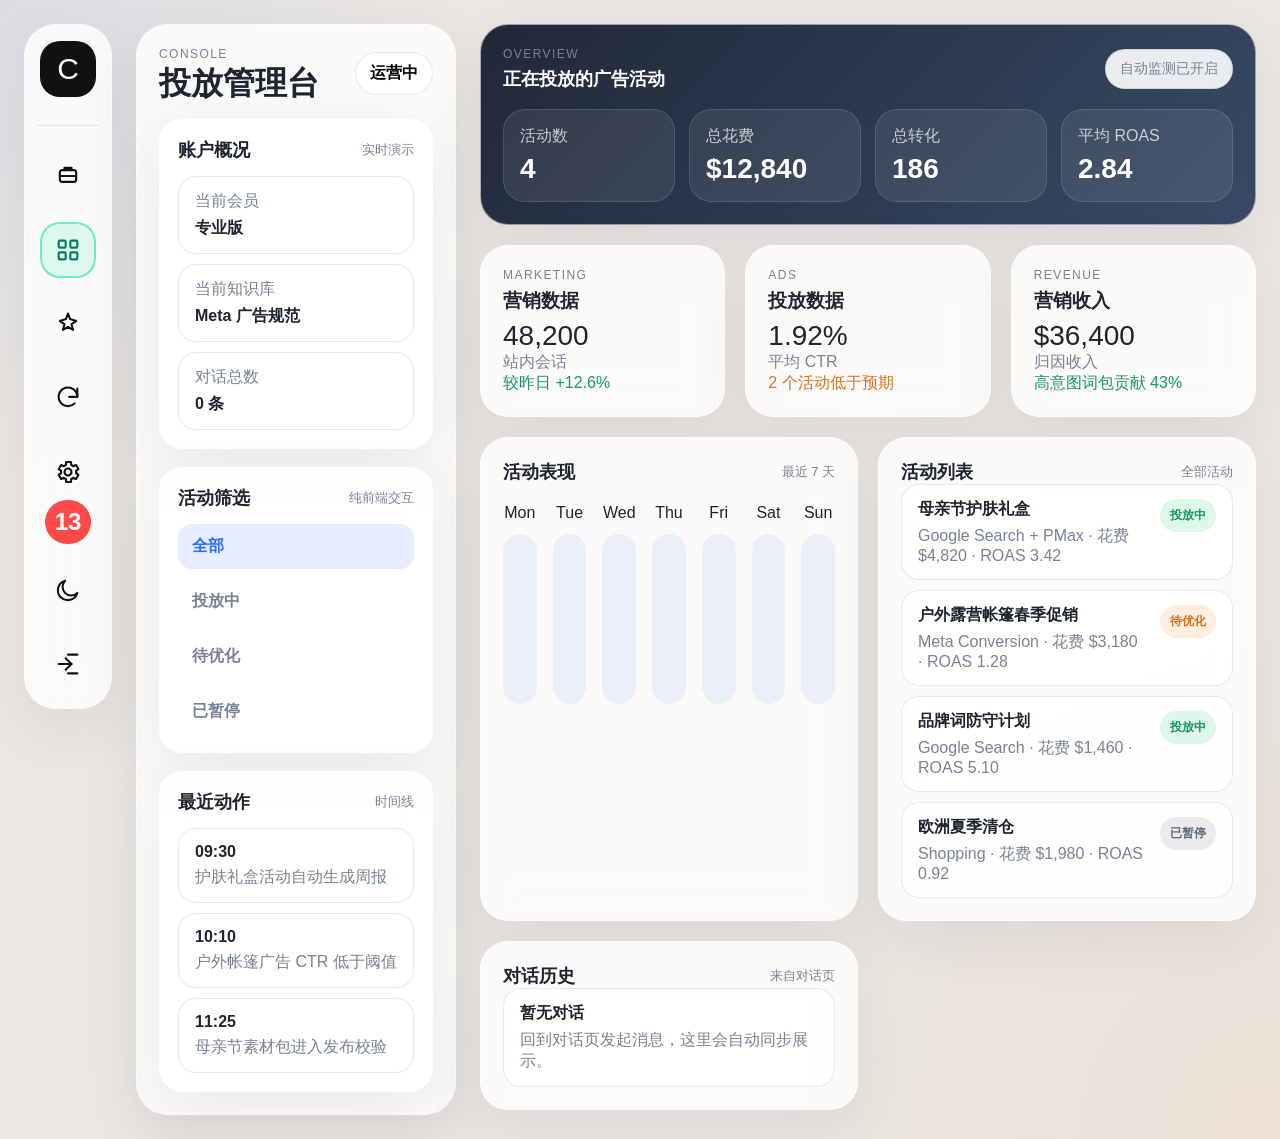
==== frontend-demo/admin.html @ a61fb295 "通过改进部署和文档来增强OpenClaw谷歌广告配置 - 更新部署指南，补充更多细节 -优化一键部署脚本，提升用户体验 - 改进任务管理的Discord集成功能 - 添加新的工作区模板，以优化谷歌广告" ====
<!DOCTYPE html>
<html lang="zh-CN">
  <head>
    <meta charset="UTF-8" />
    <meta name="viewport" content="width=device-width, initial-scale=1.0" />
    <title>广告投放助手管理台</title>
    <link rel="stylesheet" href="./style.css" />
  </head>
  <body>
    <div class="app-shell admin-shell">
      <aside class="primary-rail" aria-label="全局导航">
        <div class="rail-top">
          <div class="rail-avatar">C</div>
          <div class="rail-divider"></div>
          <a class="rail-link" href="./index.html" title="对话工作台" aria-label="对话工作台">
            <span class="rail-icon">
              <svg viewBox="0 0 24 24" aria-hidden="true">
                <rect x="5" y="7" width="14" height="10" rx="2"></rect>
                <path d="M9 7V5h6v2"></path>
                <path d="M5 12h14"></path>
              </svg>
            </span>
          </a>
          <a class="rail-link active" href="./admin.html" title="管理后台" aria-label="管理后台">
            <span class="rail-icon">
              <svg viewBox="0 0 24 24" aria-hidden="true">
                <rect x="4" y="4" width="6" height="6" rx="1"></rect>
                <rect x="14" y="4" width="6" height="6" rx="1"></rect>
                <rect x="4" y="14" width="6" height="6" rx="1"></rect>
                <rect x="14" y="14" width="6" height="6" rx="1"></rect>
              </svg>
            </span>
          </a>
          <button class="rail-link" type="button" title="创意生成" aria-label="创意生成">
            <span class="rail-icon">
              <svg viewBox="0 0 24 24" aria-hidden="true">
                <path d="M12 3l1.8 4.8L19 9.5l-4 2.7 1.3 4.8L12 14.5 7.7 17l1.3-4.8-4-2.7 5.2-1.7L12 3z"></path>
              </svg>
            </span>
          </button>
          <button class="rail-link" type="button" title="刷新" aria-label="刷新">
            <span class="rail-icon">
              <svg viewBox="0 0 24 24" aria-hidden="true">
                <path d="M20 11a8 8 0 10-2.3 5.6"></path>
                <path d="M20 4v7h-7"></path>
              </svg>
            </span>
          </button>
          <button class="rail-link" type="button" title="设置" aria-label="设置">
            <span class="rail-icon">
              <svg viewBox="0 0 24 24" aria-hidden="true">
                <circle cx="12" cy="12" r="3"></circle>
                <path d="M19 12a7 7 0 00-.1-1l2-1.5-2-3.5-2.4 1a7 7 0 00-1.7-1l-.3-2.6h-4l-.3 2.6a7 7 0 00-1.7 1l-2.4-1-2 3.5 2 1.5a7 7 0 000 2l-2 1.5 2 3.5 2.4-1a7 7 0 001.7 1l.3 2.6h4l.3-2.6a7 7 0 001.7-1l2.4 1 2-3.5-2-1.5c.1-.3.1-.7.1-1z"></path>
              </svg>
            </span>
          </button>
        </div>

        <div class="rail-bottom">
          <div class="rail-badge">13</div>
          <button class="rail-link" type="button" title="夜间模式" aria-label="夜间模式">
            <span class="rail-icon">
              <svg viewBox="0 0 24 24" aria-hidden="true">
                <path d="M20 14.5A8.5 8.5 0 119.5 4 6.5 6.5 0 0020 14.5z"></path>
              </svg>
            </span>
          </button>
          <button class="rail-link" type="button" title="退出" aria-label="退出">
            <span class="rail-icon">
              <svg viewBox="0 0 24 24" aria-hidden="true">
                <path d="M10 17l5-5-5-5"></path>
                <path d="M15 12H4"></path>
                <path d="M20 20H12"></path>
                <path d="M20 4H12"></path>
              </svg>
            </span>
          </button>
        </div>
      </aside>

      <aside class="sidebar admin-sidebar">
        <div class="brand-card">
          <div>
            <p class="eyebrow">Console</p>
            <h1>投放管理台</h1>
          </div>
          <button class="model-chip" type="button">运营中</button>
        </div>

        <section class="admin-filter-card">
          <div class="panel-header">
            <h2>账户概况</h2>
            <span>实时演示</span>
          </div>
          <div class="mini-stat-list">
            <div class="mini-stat">
              <span>当前会员</span>
              <strong id="admin-plan">专业版</strong>
            </div>
            <div class="mini-stat">
              <span>当前知识库</span>
              <strong id="admin-knowledge">Meta 广告规范</strong>
            </div>
            <div class="mini-stat">
              <span>对话总数</span>
              <strong id="admin-chat-count">1 条</strong>
            </div>
          </div>
        </section>

        <section class="admin-filter-card">
          <div class="panel-header">
            <h2>活动筛选</h2>
            <span>纯前端交互</span>
          </div>
          <div class="campaign-tabs">
            <button class="campaign-tab active" data-filter="all" type="button">全部</button>
            <button class="campaign-tab" data-filter="running" type="button">投放中</button>
            <button class="campaign-tab" data-filter="warning" type="button">待优化</button>
            <button class="campaign-tab" data-filter="paused" type="button">已暂停</button>
          </div>
        </section>

        <section class="admin-filter-card">
          <div class="panel-header">
            <h2>最近动作</h2>
            <span>时间线</span>
          </div>
          <div class="timeline-list">
            <div class="timeline-item">
              <strong>09:30</strong>
              <span>护肤礼盒活动自动生成周报</span>
            </div>
            <div class="timeline-item">
              <strong>10:10</strong>
              <span>户外帐篷广告 CTR 低于阈值</span>
            </div>
            <div class="timeline-item">
              <strong>11:25</strong>
              <span>母亲节素材包进入发布校验</span>
            </div>
          </div>
        </section>
      </aside>

      <main class="admin-stage">
        <section class="dashboard-grid">
          <div class="dashboard-card banner-card">
            <div class="banner-top">
              <div>
                <p class="eyebrow">Overview</p>
                <h2>正在投放的广告活动</h2>
              </div>
              <div class="status-pill">
                <span class="status-dot"></span>
                自动监测已开启
              </div>
            </div>
            <div class="highlight-row">
              <div class="highlight-item">
                <span>活动数</span>
                <strong id="campaign-total">4</strong>
              </div>
              <div class="highlight-item">
                <span>总花费</span>
                <strong>$12,840</strong>
              </div>
              <div class="highlight-item">
                <span>总转化</span>
                <strong>186</strong>
              </div>
              <div class="highlight-item">
                <span>平均 ROAS</span>
                <strong>2.84</strong>
              </div>
            </div>
          </div>

          <div class="dashboard-card metric-card">
            <p class="eyebrow">Marketing</p>
            <h3>营销数据</h3>
            <div class="metric-main">48,200</div>
            <span class="metric-label">站内会话</span>
            <div class="metric-trend positive">较昨日 +12.6%</div>
          </div>

          <div class="dashboard-card metric-card">
            <p class="eyebrow">Ads</p>
            <h3>投放数据</h3>
            <div class="metric-main">1.92%</div>
            <span class="metric-label">平均 CTR</span>
            <div class="metric-trend negative">2 个活动低于预期</div>
          </div>

          <div class="dashboard-card metric-card">
            <p class="eyebrow">Revenue</p>
            <h3>营销收入</h3>
            <div class="metric-main">$36,400</div>
            <span class="metric-label">归因收入</span>
            <div class="metric-trend positive">高意图词包贡献 43%</div>
          </div>

          <div class="dashboard-card chart-card">
            <div class="panel-header">
              <h2>活动表现</h2>
              <span>最近 7 天</span>
            </div>
            <div class="bar-chart" aria-label="活动表现图">
              <div class="bar-group"><span>Mon</span><div class="bar-track"><i style="height: 48%"></i></div></div>
              <div class="bar-group"><span>Tue</span><div class="bar-track"><i style="height: 72%"></i></div></div>
              <div class="bar-group"><span>Wed</span><div class="bar-track"><i style="height: 65%"></i></div></div>
              <div class="bar-group"><span>Thu</span><div class="bar-track"><i style="height: 85%"></i></div></div>
              <div class="bar-group"><span>Fri</span><div class="bar-track"><i style="height: 90%"></i></div></div>
              <div class="bar-group"><span>Sat</span><div class="bar-track"><i style="height: 58%"></i></div></div>
              <div class="bar-group"><span>Sun</span><div class="bar-track"><i style="height: 76%"></i></div></div>
            </div>
          </div>

          <div class="dashboard-card table-card">
            <div class="panel-header">
              <h2>活动列表</h2>
              <span id="campaign-filter-label">全部活动</span>
            </div>
            <div class="campaign-list" id="campaign-list"></div>
          </div>

          <div class="dashboard-card history-card">
            <div class="panel-header">
              <h2>对话历史</h2>
              <span id="history-meta">来自对话页</span>
            </div>
            <div class="history-list" id="history-list"></div>
          </div>
        </section>
      </main>
    </div>

    <script src="./admin.js"></script>
  </body>
</html>
---- frontend-demo/style.css ----
:root {
  --bg: #ebe7e2;
  --panel: rgba(255, 255, 255, 0.8);
  --panel-strong: #ffffff;
  --line: rgba(31, 42, 68, 0.1);
  --text: #1e2430;
  --muted: #788295;
  --accent: #2e6bff;
  --accent-soft: rgba(46, 107, 255, 0.12);
  --accent-warm: #ff8e42;
  --shadow: 0 20px 60px rgba(45, 50, 74, 0.08);
  --radius-xl: 32px;
  --radius-lg: 24px;
  --radius-md: 16px;
  --radius-sm: 12px;
}

* {
  box-sizing: border-box;
}

body {
  margin: 0;
  min-height: 100vh;
  overflow-x: hidden;
  font-family: "SF Pro Display", "PingFang SC", "Segoe UI", sans-serif;
  color: var(--text);
  background:
    radial-gradient(circle at top left, rgba(46, 107, 255, 0.08), transparent 28%),
    radial-gradient(circle at bottom right, rgba(255, 142, 66, 0.08), transparent 30%),
    var(--bg);
}

button,
input,
textarea {
  font: inherit;
}

button {
  cursor: pointer;
  border: 0;
  background: none;
}

a {
  color: inherit;
  text-decoration: none;
}

.app-shell {
  display: grid;
  grid-template-columns: 88px 380px minmax(0, 1fr);
  grid-template-areas: "rail sidebar main";
  gap: 24px;
  min-height: 100vh;
  padding: 24px;
}

.primary-rail,
.sidebar,
.chat-card {
  border: 1px solid rgba(255, 255, 255, 0.55);
  background: var(--panel);
  backdrop-filter: blur(18px);
  box-shadow: var(--shadow);
}

.primary-rail {
  grid-area: rail;
  border-radius: var(--radius-xl);
  padding: 16px 12px;
  display: flex;
  flex-direction: column;
  justify-content: space-between;
  align-items: center;
}

.sidebar {
  grid-area: sidebar;
  border-radius: var(--radius-xl);
  padding: 22px;
  display: flex;
  flex-direction: column;
  gap: 18px;
}

.chat-stage,
.admin-stage {
  grid-area: main;
  min-width: 0;
}

.brand-card,
.chat-header,
.composer-toolbar,
.composer-footer,
.panel-header,
.toggle-row,
.mini-card,
.membership-card,
.knowledge-item {
  display: flex;
  align-items: center;
  justify-content: space-between;
}

.brand-card {
  gap: 16px;
}

.eyebrow {
  margin: 0 0 6px;
  color: var(--muted);
  font-size: 12px;
  letter-spacing: 0.12em;
  text-transform: uppercase;
}

h1,
h2,
h3,
p {
  margin: 0;
}

h1 {
  font-size: 32px;
  line-height: 1.05;
}

h2 {
  font-size: 18px;
}

.model-chip,
.status-pill,
.tool-btn,
.send-btn,
.suggestion-chip,
.knowledge-item,
.membership-card,
.tag,
.nav-item,
.toggle-row,
.mini-card,
.composer,
.hero-card {
  transition: 180ms ease;
}

.model-chip,
.status-pill,
.tool-btn,
.send-btn,
.suggestion-chip,
.tag {
  border-radius: 999px;
}

.model-chip {
  padding: 10px 14px;
  background: var(--panel-strong);
  border: 1px solid var(--line);
  font-weight: 600;
}

.main-nav {
  display: grid;
  grid-template-columns: repeat(4, 1fr);
  gap: 10px;
}

.rail-top,
.rail-bottom {
  display: flex;
  flex-direction: column;
  align-items: center;
  gap: 18px;
  width: 100%;
}

.rail-avatar {
  width: 56px;
  height: 56px;
  border-radius: 20px;
  display: grid;
  place-items: center;
  background: #111111;
  color: #ffffff;
  font-size: 30px;
  line-height: 1;
}

.rail-divider {
  width: 100%;
  height: 1px;
  background: var(--line);
  margin: 10px 0 4px;
}

.rail-link {
  width: 56px;
  height: 56px;
  border-radius: 20px;
  display: grid;
  place-items: center;
  color: #111111;
  transition: 180ms ease;
}

.rail-link:hover {
  background: rgba(255, 255, 255, 0.7);
}

.rail-link.active {
  background: rgba(96, 235, 182, 0.18);
  box-shadow: inset 0 0 0 2px rgba(96, 235, 182, 0.9);
  color: #007d61;
}

.rail-icon {
  width: 28px;
  height: 28px;
  display: inline-flex;
}

.rail-icon svg {
  width: 100%;
  height: 100%;
}

.rail-icon svg,
.rail-icon svg * {
  stroke: currentColor;
  fill: none;
  stroke-width: 1.8;
  stroke-linecap: round;
  stroke-linejoin: round;
}

.rail-badge {
  min-width: 44px;
  height: 44px;
  padding: 0 10px;
  border-radius: 999px;
  display: grid;
  place-items: center;
  background: #ff4a4a;
  color: white;
  font-size: 24px;
  line-height: 1;
  font-weight: 700;
}

.nav-item {
  padding: 12px 8px;
  border-radius: 14px;
  background: rgba(255, 255, 255, 0.46);
  color: var(--muted);
  font-weight: 600;
}

.nav-item.active {
  background: linear-gradient(135deg, #202838, #34445f);
  color: white;
}

.panel-stack {
  flex: 1;
  display: flex;
  flex-direction: column;
}

.panel {
  display: none;
  flex-direction: column;
  gap: 16px;
}

.panel.active {
  display: flex;
}

.panel-header span {
  color: var(--muted);
  font-size: 13px;
}

.field {
  display: flex;
  flex-direction: column;
  gap: 8px;
}

.upload-card,
.upload-item {
  border: 1px dashed rgba(46, 107, 255, 0.26);
  background: rgba(255, 255, 255, 0.72);
  border-radius: 20px;
}

.upload-card {
  display: flex;
  flex-direction: column;
  gap: 8px;
  padding: 18px;
  cursor: pointer;
}

.upload-card strong {
  font-size: 16px;
}

.upload-card span,
.upload-empty,
.upload-meta {
  color: var(--muted);
  font-size: 13px;
}

.field span {
  font-size: 14px;
  color: var(--muted);
}

.field input,
.field textarea,
.composer-field textarea {
  width: 100%;
  border: 1px solid var(--line);
  background: rgba(255, 255, 255, 0.9);
  border-radius: 18px;
  padding: 14px 16px;
  outline: none;
  resize: vertical;
}

.field input:focus,
.field textarea:focus,
.composer-field textarea:focus {
  border-color: rgba(46, 107, 255, 0.45);
  box-shadow: 0 0 0 4px rgba(46, 107, 255, 0.08);
}

.mini-card {
  flex-direction: column;
  align-items: flex-start;
  gap: 8px;
  padding: 18px;
  border-radius: var(--radius-md);
  background: linear-gradient(180deg, rgba(255, 255, 255, 0.9), rgba(246, 247, 250, 0.92));
  border: 1px solid var(--line);
}

.mini-card p,
.mini-card span {
  color: var(--muted);
}

.mini-card strong {
  font-size: 18px;
}

.mini-card.accent {
  background: linear-gradient(160deg, rgba(46, 107, 255, 0.12), rgba(255, 255, 255, 0.94));
}

.skill-list,
.knowledge-list,
.membership-grid,
.upload-list {
  display: flex;
  flex-direction: column;
  gap: 10px;
}

.upload-list-wrap {
  display: flex;
  flex-direction: column;
  gap: 10px;
}

.upload-item {
  display: flex;
  align-items: flex-start;
  justify-content: space-between;
  gap: 12px;
  padding: 14px 16px;
}

.upload-item strong {
  display: block;
  margin-bottom: 6px;
}

.upload-item button {
  flex-shrink: 0;
  padding: 8px 12px;
  border-radius: 999px;
  background: var(--accent-soft);
  color: var(--accent);
  font-weight: 600;
}

.toggle-row,
.knowledge-item,
.membership-card {
  padding: 14px 16px;
  border-radius: 18px;
  border: 1px solid var(--line);
  background: rgba(255, 255, 255, 0.82);
}

.toggle-row {
  justify-content: flex-start;
  gap: 12px;
  position: relative;
}

.toggle-row input {
  position: absolute;
  opacity: 0;
}

.toggle-mark {
  width: 18px;
  height: 18px;
  border-radius: 6px;
  border: 1px solid rgba(46, 107, 255, 0.32);
  background: white;
  position: relative;
}

.toggle-row input:checked + .toggle-mark {
  background: var(--accent);
  border-color: var(--accent);
}

.toggle-row input:checked + .toggle-mark::after {
  content: "";
  position: absolute;
  inset: 4px;
  border-radius: 2px;
  background: white;
}

.tag-box {
  display: flex;
  flex-wrap: wrap;
  gap: 8px;
}

.tag {
  display: inline-flex;
  padding: 8px 12px;
  background: var(--accent-soft);
  color: var(--accent);
  font-size: 13px;
  font-weight: 600;
}

.knowledge-item,
.membership-card {
  text-align: left;
}

.knowledge-item.active,
.membership-card.active {
  border-color: rgba(46, 107, 255, 0.22);
  background: linear-gradient(135deg, rgba(46, 107, 255, 0.14), rgba(255, 255, 255, 0.94));
}

.knowledge-item:hover,
.membership-card:hover,
.suggestion-chip:hover,
.tool-btn:hover,
.send-btn:hover,
.nav-item:hover {
  transform: translateY(-1px);
}

.chat-stage {
  min-width: 0;
}

.chat-card {
  min-height: calc(100vh - 48px);
  border-radius: var(--radius-xl);
  padding: 22px;
  display: flex;
  flex-direction: column;
  gap: 18px;
}

.status-pill {
  gap: 8px;
  padding: 10px 14px;
  background: rgba(255, 255, 255, 0.9);
  border: 1px solid var(--line);
  color: var(--muted);
  font-size: 14px;
}

.status-dot {
  width: 8px;
  height: 8px;
  border-radius: 50%;
  background: #12c26d;
}

.hero-card {
  position: relative;
  overflow: hidden;
  padding: 28px;
  border-radius: 28px;
  background:
    linear-gradient(160deg, rgba(32, 40, 56, 0.96), rgba(58, 77, 105, 0.92)),
    #1f2634;
  color: white;
}

.hero-card::after {
  content: "";
  position: absolute;
  inset: auto -50px -60px auto;
  width: 220px;
  height: 220px;
  border-radius: 50%;
  background: rgba(255, 255, 255, 0.06);
}

.hero-icon {
  width: 56px;
  height: 56px;
  border-radius: 18px;
  display: grid;
  place-items: center;
  background: rgba(255, 255, 255, 0.12);
  font-weight: 700;
  margin-bottom: 18px;
}

.hero-card h3 {
  font-size: 34px;
  margin-bottom: 10px;
}

.hero-card p {
  max-width: 760px;
  color: rgba(255, 255, 255, 0.75);
  margin-bottom: 18px;
}

.suggestions {
  display: flex;
  flex-wrap: wrap;
  gap: 10px;
}

.suggestion-chip {
  padding: 12px 16px;
  background: rgba(255, 255, 255, 0.08);
  border: 1px solid rgba(255, 255, 255, 0.14);
  color: white;
}

.messages {
  flex: 1;
  display: flex;
  flex-direction: column;
  gap: 14px;
  min-height: 220px;
  overflow: auto;
  padding-right: 4px;
}

.message {
  max-width: min(78%, 760px);
  padding: 16px 18px;
  border-radius: 22px;
  border: 1px solid var(--line);
  line-height: 1.7;
  animation: rise-in 180ms ease;
}

.message.user {
  align-self: flex-end;
  background: linear-gradient(135deg, rgba(46, 107, 255, 0.14), rgba(255, 255, 255, 0.92));
}

.message.assistant {
  align-self: flex-start;
  background: rgba(255, 255, 255, 0.9);
}

.message strong {
  display: block;
  margin-bottom: 6px;
  font-size: 13px;
  color: var(--muted);
}

.composer {
  padding: 16px;
  border-radius: 28px;
  background: rgba(255, 255, 255, 0.86);
  border: 1px solid rgba(46, 107, 255, 0.18);
}

.composer-toolbar {
  margin-bottom: 12px;
  gap: 16px;
}

.toolbar-left,
.footer-meta {
  display: flex;
  align-items: center;
  gap: 10px;
  flex-wrap: wrap;
}

.toolbar-right,
.footer-meta span {
  color: var(--muted);
  font-size: 13px;
}

.tool-btn {
  padding: 9px 12px;
  background: rgba(46, 107, 255, 0.08);
  color: var(--accent);
  font-weight: 600;
}

.composer-field textarea {
  min-height: 110px;
  border-radius: 22px;
}

.composer-footer {
  margin-top: 14px;
  gap: 12px;
}

.send-btn {
  padding: 12px 22px;
  background: linear-gradient(135deg, var(--accent), #6d54ff);
  color: white;
  font-weight: 700;
}

.admin-shell {
  grid-template-columns: 88px 320px minmax(0, 1fr);
  grid-template-areas: "rail sidebar main";
  align-items: start;
}

.admin-sidebar,
.admin-stage,
.dashboard-grid,
.dashboard-card,
.campaign-row,
.history-item {
  min-width: 0;
}

.admin-stage {
  width: 100%;
  align-self: start;
}

.admin-filter-card,
.dashboard-card {
  border: 1px solid rgba(255, 255, 255, 0.55);
  background: var(--panel);
  backdrop-filter: blur(18px);
  box-shadow: var(--shadow);
}

.admin-filter-card {
  border-radius: 24px;
  padding: 18px;
  display: flex;
  flex-direction: column;
  gap: 14px;
}

.mini-stat-list,
.timeline-list,
.campaign-tabs,
.history-list,
.campaign-list {
  display: flex;
  flex-direction: column;
  gap: 10px;
}

.mini-stat,
.timeline-item,
.campaign-row,
.history-item {
  padding: 14px 16px;
  border-radius: 18px;
  background: rgba(255, 255, 255, 0.82);
  border: 1px solid var(--line);
}

.mini-stat,
.timeline-item {
  display: flex;
  flex-direction: column;
  gap: 6px;
}

.campaign-tab {
  padding: 12px 14px;
  border-radius: 14px;
  background: rgba(255, 255, 255, 0.65);
  color: var(--muted);
  text-align: left;
  font-weight: 700;
}

.campaign-tab.active {
  background: var(--accent-soft);
  color: var(--accent);
}

.dashboard-grid {
  display: grid;
  grid-template-columns: repeat(12, minmax(0, 1fr));
  gap: 20px;
  width: 100%;
}

.dashboard-card {
  border-radius: 28px;
  padding: 22px;
}

.banner-card {
  grid-column: span 12;
  display: grid;
  gap: 18px;
  background:
    linear-gradient(135deg, rgba(32, 40, 56, 0.96), rgba(58, 77, 105, 0.92)),
    #1f2634;
  color: white;
}

.banner-top {
  display: flex;
  align-items: center;
  justify-content: space-between;
  gap: 16px;
}

.highlight-row {
  display: grid;
  grid-template-columns: repeat(4, minmax(0, 1fr));
  gap: 14px;
}

.highlight-item {
  padding: 16px;
  border-radius: 22px;
  background: rgba(255, 255, 255, 0.08);
  border: 1px solid rgba(255, 255, 255, 0.12);
}

.highlight-item span,
.metric-label,
.campaign-meta,
.history-sub,
.mini-stat span,
.timeline-item span {
  color: var(--muted);
}

.banner-card .highlight-item span,
.banner-card .metric-label,
.banner-card .metric-trend {
  color: rgba(255, 255, 255, 0.72);
}

.highlight-item strong,
.metric-main {
  display: block;
  margin-top: 6px;
  font-size: 28px;
}

.metric-card {
  grid-column: span 4;
}

.chart-card,
.table-card,
.history-card {
  grid-column: span 6;
}

.metric-trend.positive {
  color: #16975d;
}

.metric-trend.negative {
  color: #d9721d;
}

.bar-chart {
  display: grid;
  grid-template-columns: repeat(7, 1fr);
  gap: 16px;
  align-items: end;
  min-height: 220px;
  padding-top: 18px;
}

.bar-group {
  display: flex;
  flex-direction: column;
  align-items: center;
  gap: 12px;
}

.bar-track {
  width: 100%;
  min-height: 170px;
  border-radius: 18px;
  background: rgba(46, 107, 255, 0.08);
  display: flex;
  align-items: end;
  padding: 10px;
}

.bar-track i {
  display: block;
  width: 100%;
  border-radius: 12px;
  background: linear-gradient(180deg, #78a5ff, #2e6bff);
}

.campaign-row,
.history-item {
  display: flex;
  align-items: flex-start;
  justify-content: space-between;
  gap: 14px;
}

.campaign-main,
.history-main {
  display: flex;
  flex-direction: column;
  gap: 6px;
  min-width: 0;
}

.campaign-main strong,
.history-main strong,
.campaign-meta,
.history-sub {
  word-break: break-word;
}

.campaign-status {
  padding: 8px 10px;
  border-radius: 999px;
  font-size: 12px;
  font-weight: 700;
  white-space: nowrap;
}

.campaign-status.running {
  background: rgba(18, 194, 109, 0.14);
  color: #16975d;
}

.campaign-status.warning {
  background: rgba(255, 142, 66, 0.16);
  color: #d9721d;
}

.campaign-status.paused {
  background: rgba(120, 130, 149, 0.16);
  color: #5d687c;
}

@keyframes rise-in {
  from {
    opacity: 0;
    transform: translateY(10px);
  }

  to {
    opacity: 1;
    transform: translateY(0);
  }
}

@media (max-width: 1080px) {
  .app-shell {
    grid-template-columns: 1fr;
    grid-template-areas:
      "rail"
      "sidebar"
      "main";
  }

  .admin-shell {
    grid-template-columns: 1fr;
    grid-template-areas:
      "rail"
      "sidebar"
      "main";
  }

  .primary-rail {
    flex-direction: row;
    justify-content: space-between;
    align-items: center;
    padding: 12px 16px;
  }

  .rail-top,
  .rail-bottom {
    flex-direction: row;
    width: auto;
  }

  .rail-divider,
  .rail-badge {
    display: none;
  }

  .chat-card {
    min-height: auto;
  }

  .message {
    max-width: 100%;
  }

  .metric-card,
  .chart-card,
  .table-card,
  .history-card {
    grid-column: span 12;
  }
}

@media (max-width: 720px) {
  .app-shell {
    padding: 14px;
    gap: 14px;
  }

  .sidebar,
  .chat-card {
    border-radius: 24px;
    padding: 16px;
  }

  .main-nav {
    grid-template-columns: repeat(2, 1fr);
  }

  .highlight-row {
    grid-template-columns: 1fr;
  }

  .hero-card h3 {
    font-size: 28px;
  }

  .composer-toolbar,
  .composer-footer,
  .chat-header,
  .banner-top {
    align-items: flex-start;
    flex-direction: column;
  }
}
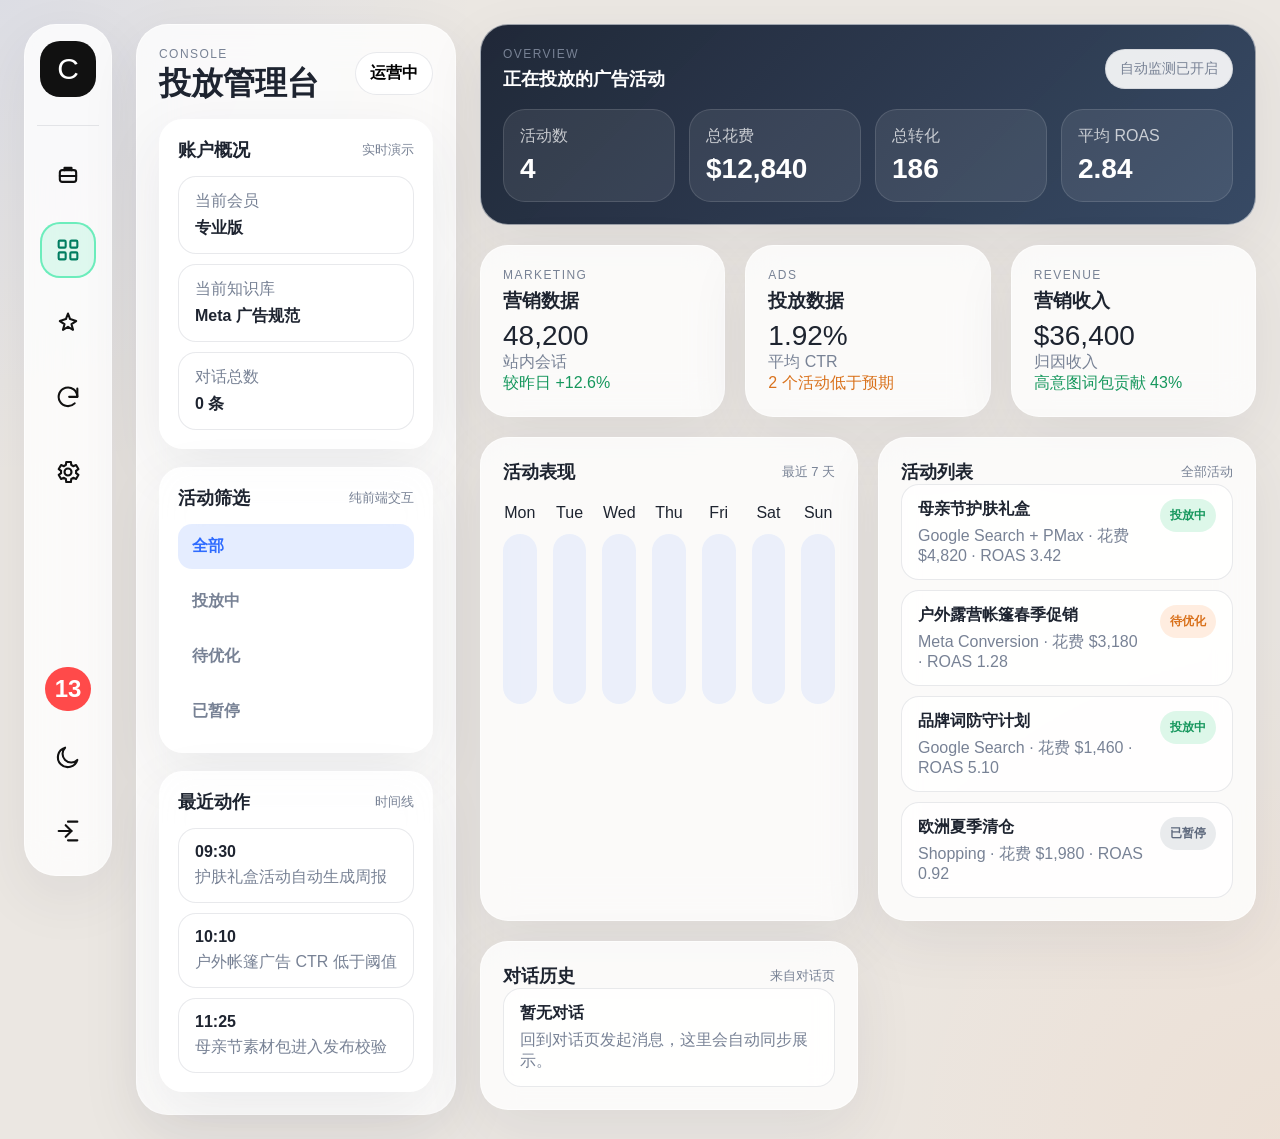
==== commit 8de7f4b7: "添加 admin.css 样式文件以增强管理台界面" ====
--- a/frontend-demo/admin.html
+++ b/frontend-demo/admin.html
@@ -5,6 +5,7 @@
     <meta name="viewport" content="width=device-width, initial-scale=1.0" />
     <title>广告投放助手管理台</title>
     <link rel="stylesheet" href="./style.css" />
+    <link rel="stylesheet" href="./admin.css" />
   </head>
   <body>
     <div class="app-shell admin-shell">
--- a/frontend-demo/admin.css
+++ b/frontend-demo/admin.css
@@ -0,0 +1,99 @@
+body {
+  overflow-x: hidden;
+}
+
+.admin-shell {
+  display: grid !important;
+  grid-template-columns: 88px 320px minmax(0, 1fr) !important;
+  grid-template-areas: "rail sidebar main" !important;
+  align-items: start !important;
+}
+
+.admin-shell > .primary-rail {
+  grid-area: rail !important;
+  position: sticky;
+  top: 24px;
+  height: calc(100vh - 48px);
+}
+
+.admin-shell > .admin-sidebar {
+  grid-area: sidebar !important;
+  position: sticky;
+  top: 24px;
+  align-self: start;
+}
+
+.admin-shell > .admin-stage {
+  grid-area: main !important;
+  min-width: 0;
+  width: 100%;
+  align-self: start;
+}
+
+.admin-stage .dashboard-grid {
+  display: grid !important;
+  grid-template-columns: repeat(12, minmax(0, 1fr)) !important;
+  gap: 20px !important;
+  width: 100% !important;
+}
+
+.admin-stage .banner-card {
+  grid-column: 1 / -1 !important;
+}
+
+.admin-stage .metric-card {
+  grid-column: span 4 !important;
+}
+
+.admin-stage .chart-card,
+.admin-stage .table-card,
+.admin-stage .history-card {
+  grid-column: span 6 !important;
+}
+
+.admin-stage .dashboard-card,
+.admin-stage .campaign-row,
+.admin-stage .history-item,
+.admin-stage .campaign-main,
+.admin-stage .history-main {
+  min-width: 0;
+}
+
+.admin-stage .campaign-main strong,
+.admin-stage .history-main strong,
+.admin-stage .campaign-meta,
+.admin-stage .history-sub {
+  word-break: break-word;
+}
+
+.primary-rail .rail-icon svg,
+.primary-rail .rail-icon svg * {
+  fill: none !important;
+  stroke: currentColor !important;
+  stroke-width: 1.8 !important;
+  stroke-linecap: round !important;
+  stroke-linejoin: round !important;
+}
+
+@media (max-width: 1080px) {
+  .admin-shell {
+    grid-template-columns: 1fr !important;
+    grid-template-areas:
+      "rail"
+      "sidebar"
+      "main" !important;
+  }
+
+  .admin-shell > .primary-rail,
+  .admin-shell > .admin-sidebar {
+    position: static;
+    height: auto;
+  }
+
+  .admin-stage .metric-card,
+  .admin-stage .chart-card,
+  .admin-stage .table-card,
+  .admin-stage .history-card {
+    grid-column: 1 / -1 !important;
+  }
+}
